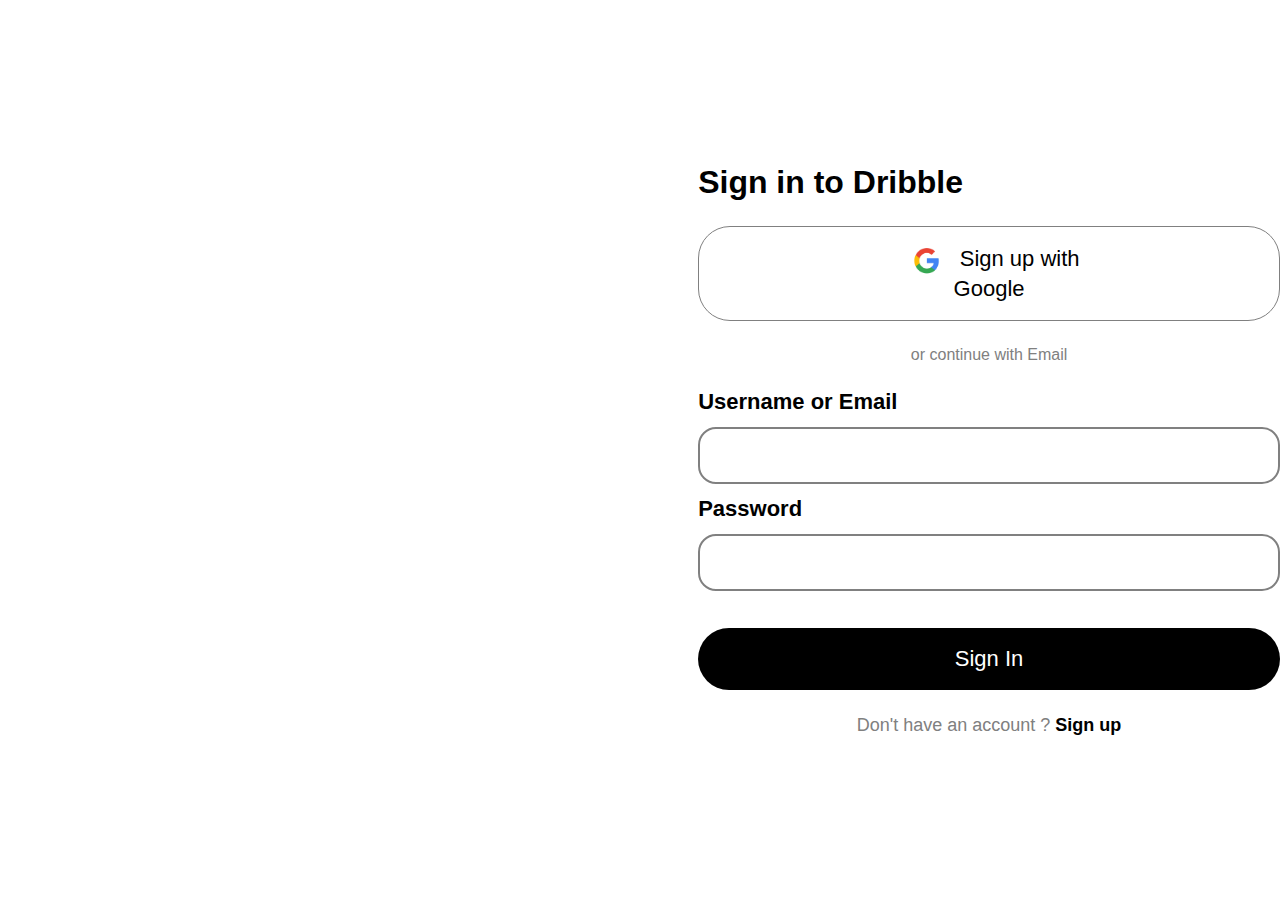
==== public/login.html @ 3d07c7e3 "ady/login-page" ====
<!DOCTYPE html>
<html lang="en">

<head>
  <meta charset="UTF-8">
  <meta name="viewport" content="width=device-width, initial-scale=1.0">
  <title>Dribble</title>
  <link rel="stylesheet" href="../styles/login.css">
</head>

<body>


  <div class="main">
    <div class="video-wrapper">

      <video playsinline autoplay muted loop>
        <source src="https://cdn.dribbble.com/uploads/48226/original/b8bd4e4273cceae2889d9d259b04f732.mp4?1689028949"
          type="video/mp4">
        Your browser does not support the video tag.
      </video>



    </div>
    <div class="content">

      <div style="text-align: center;">

        <p class="heading">Sign in to Dribble</p>

        <button class="google">
          <img class="g-logo" src="../assets/google-logo.png" alt="">
          <span class="text">Sign up with Google</span>
        </button>

        <p class="or" style="margin-top: 25px;color: grey;">or continue with Email</p>

        <div class="email">
          <p class="head">Username or Email</p>
          <input type="text" name="" id="">
          <p class="head">Password</p>
          <input type="text" name="" id="">

          <button class="submit-button">Sign In</button>
        </div>





        <p style="color: grey; font-size: 18px;" class="text-sign">Don't have an account ? <a class="link" href="sign-up.html">Sign up</a></p>

      </div>

    </div>
  </div>

</body>

</html>
---- styles/login.css ----
* {
  font-family: Arial, Helvetica, sans-serif;
  margin: 0;
  padding: 0;
  box-sizing: border-box;
  cursor: default;
}

html,
body {
  height: 100%;
  width: 100%;
}

.main {
  display: flex;
  height: 100%;
}

.content {
  margin-left: 200px;
  width: auto;
  display: flex;
  flex-direction: column;
  justify-content: center;
}

video {
  object-fit: cover;
  position: absolute;
  top: 0;
  left: 0;
  height: 100%;
  width: 100%;

}

.video-wrapper {

  width: 500px;
  height: 100%;
  position: relative;
  overflow: hidden;
  text-align: center;
  display: flex;


}

.logo-white {
  position: relative;
  width: 100px;
  top: 10%;
}

.video-promo {
  position: relative;
}

.heading {
  text-align: left;
  font-weight: bold;
  font-size: 32px;
}

.google {
  cursor: pointer;
  margin-top: 25px;
  padding-top: 18px;
  padding-bottom: 18px;
  padding-right: 162px;
  padding-left: 162px;
  border-radius: 32px;
  color: black;
  background-color: white;
  border: 1px solid grey;
  font-size: 22px;
  cursor: pointer;
}

.g-logo {
  width: 55px;
  cursor: pointer;
  vertical-align: middle;
}

.text-sign {
  margin-top: 25px;
}

.email {
  margin-top: 25px;
  text-align: left;
}

.head {
  margin-bottom: 12px;
  font-weight: bold;
  font-size: 22px;
}

input {
  margin-bottom: 12px;
  width: 100%;
  font-size: 32px;
  border-radius: 18px;
  border: 2px solid grey;
  padding: 8px;
}

.submit-button {
  width: 100%;
  padding: 18px;
  font-size: 22px;
  border-radius: 32px;
  border: none;
  background-color: black;
  color: white;
  margin-top: 25px;
  cursor: pointer;
}

.link {
  color: black;
  font-weight: bold;
  cursor: pointer;
  text-decoration: none;
  transition: text-decoration 0.15s;
}
.link:hover{
  text-decoration: underline;
}
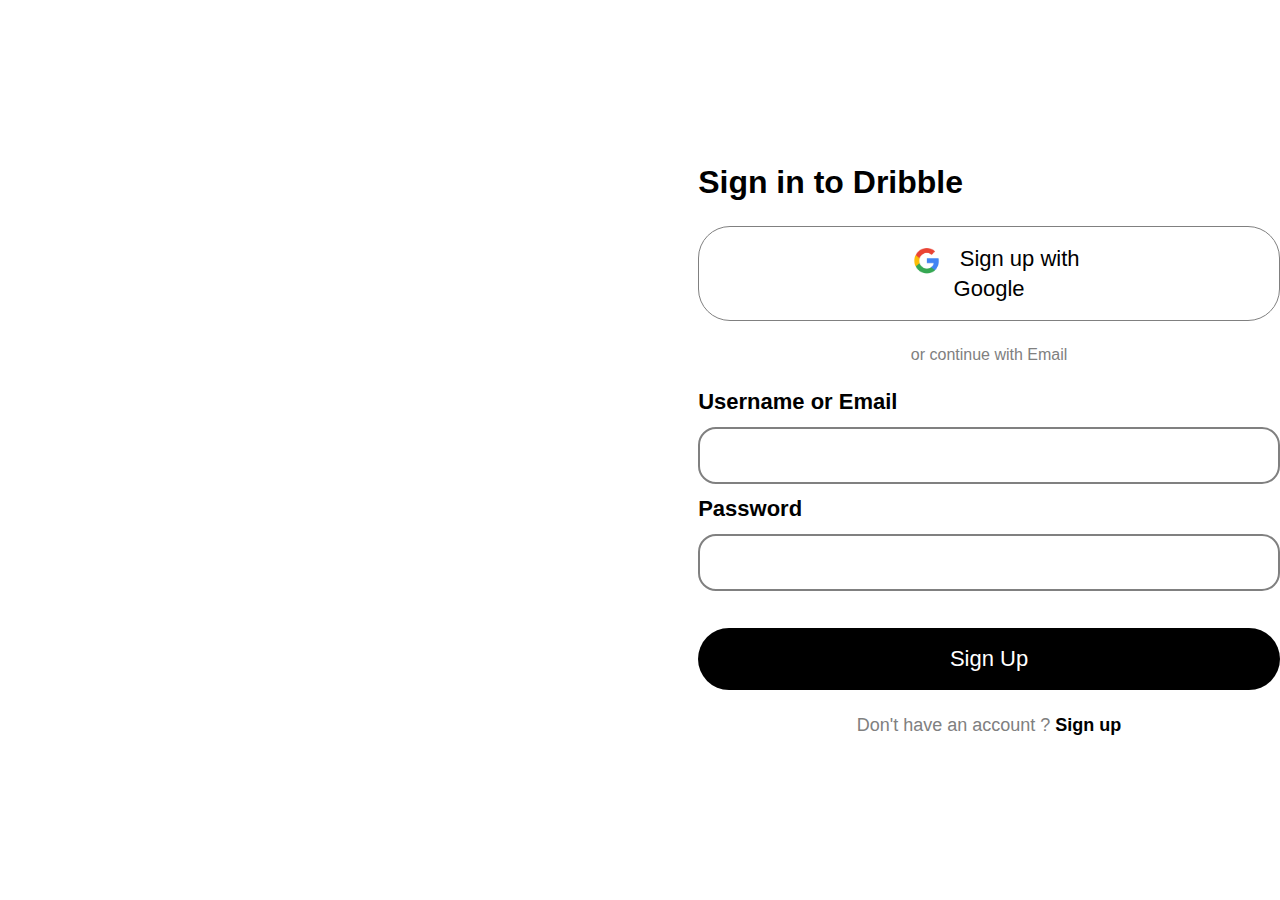
==== commit 535b2535: "changed name" ====
--- a/public/login.html
+++ b/public/login.html
@@ -42,7 +42,7 @@
           <p class="head">Password</p>
           <input type="text" name="" id="">
 
-          <button class="submit-button">Sign In</button>
+          <button class="submit-button">Sign Up</button>
         </div>
 
 
